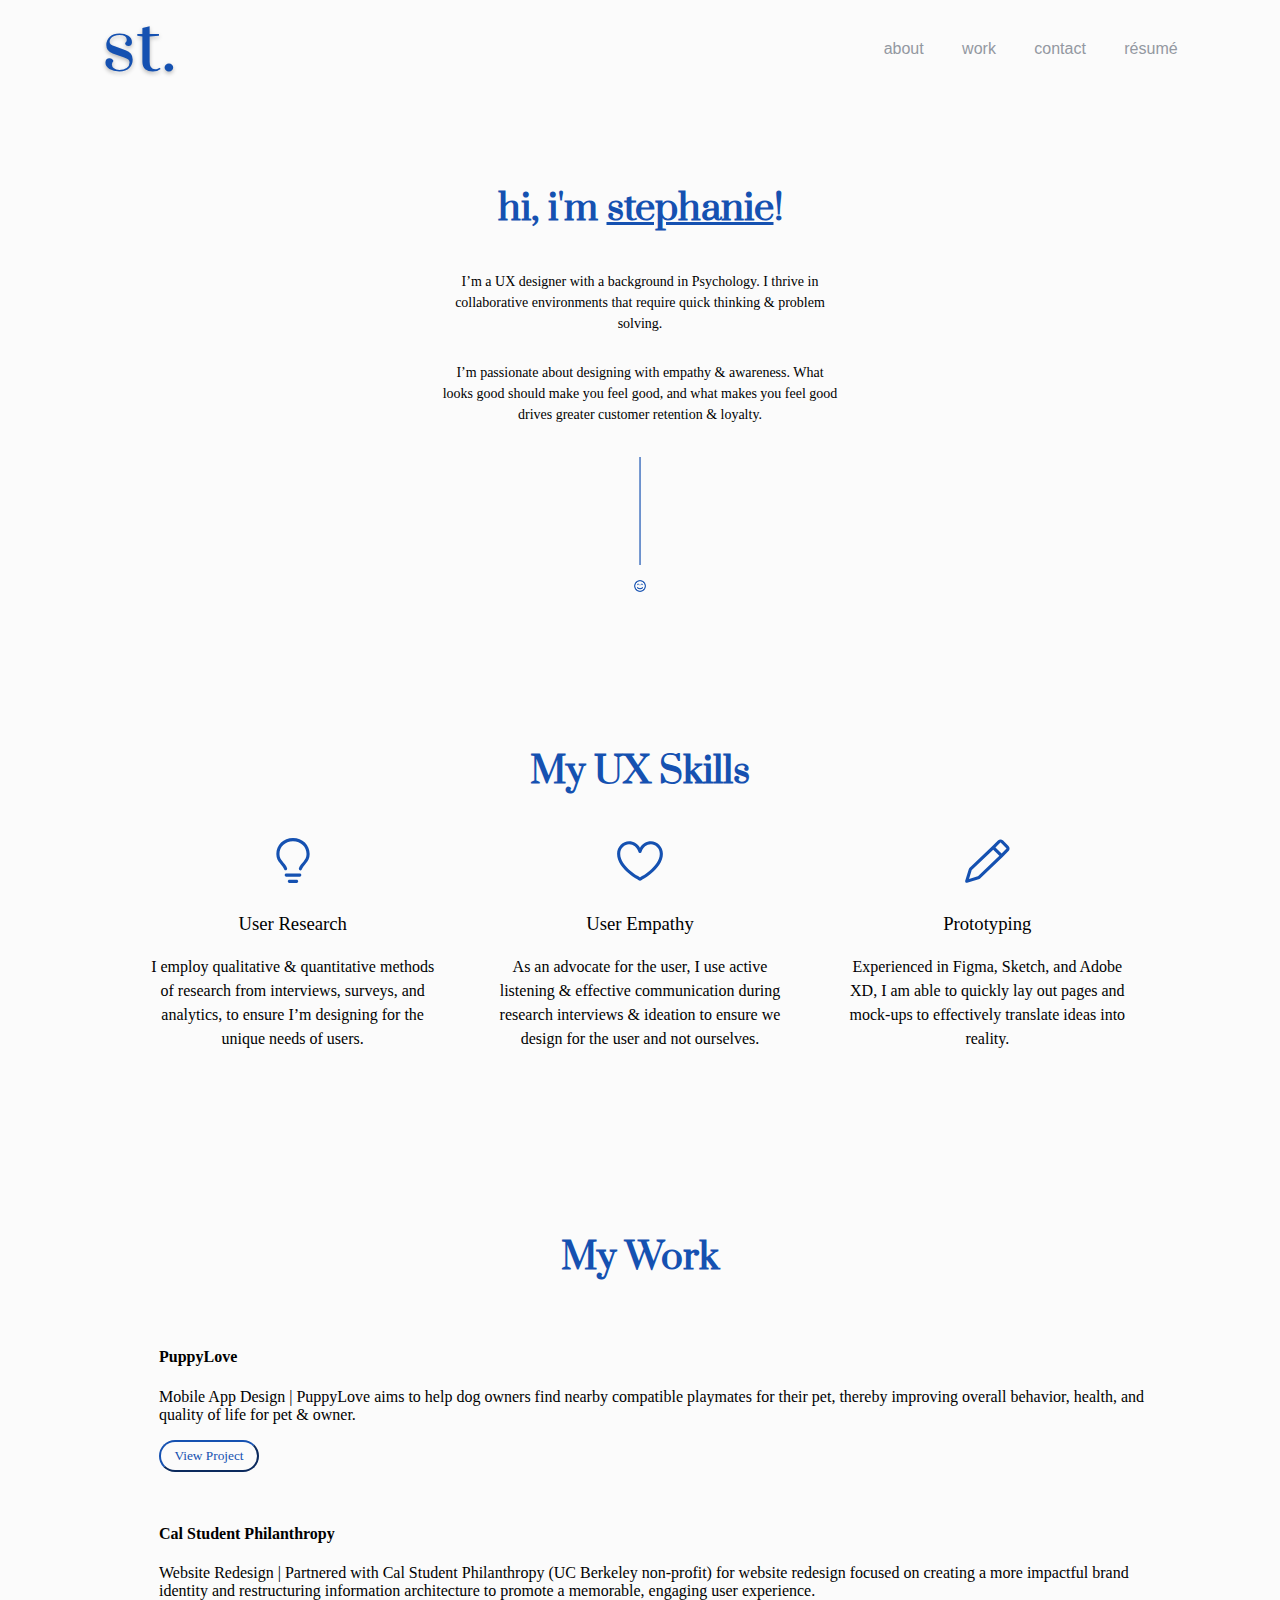
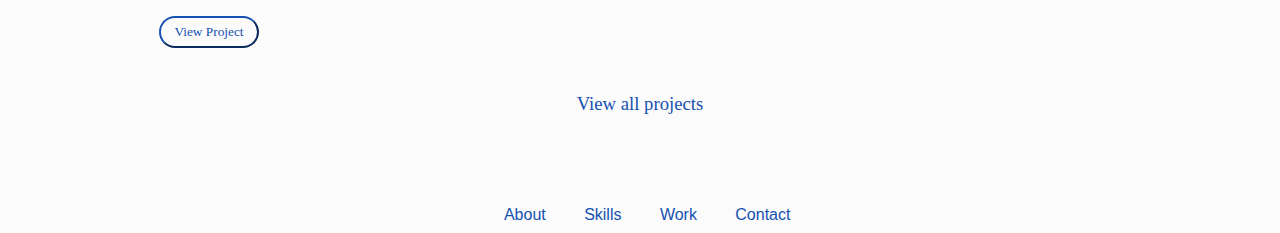
==== index.html @ 9e14994e "Modifying home page from homework 20" ====
<!DOCTYPE html>
<html lang="en">
<head>
    <meta charset="UTF-8">
    <meta http-equiv="X-UA-Compatible" content="IE=edge">
    <meta name="viewport" content="width=device-width, initial-scale=1.0">
    <link rel="stylesheet" href="./style/index.css">
    <link rel="preconnect" href="https://fonts.googleapis.com">
    <link rel="preconnect" href="https://fonts.gstatic.com" crossorigin>
    <link href="https://fonts.googleapis.com/css2?family=Prata&display=swap" rel="stylesheet">
    <script src="https://ajax.googleapis.com/ajax/libs/jquery/3.5.1/jquery.min.js"></script>
    <title>stephanie tsou</title>
    <link rel="shortcut icon" type="image/jpg" href="./images/logo.png"/> 
    <!-- adding favicon -->

    <!-- Hotjar Tracking Code for https://stephanietsou.github.io/UX_UI_HW_19/ -->
<script>
  (function(h,o,t,j,a,r){
      h.hj=h.hj||function(){(h.hj.q=h.hj.q||[]).push(arguments)};
      h._hjSettings={hjid:2641396,hjsv:6};
      a=o.getElementsByTagName('head')[0];
      r=o.createElement('script');r.async=1;
      r.src=t+h._hjSettings.hjid+j+h._hjSettings.hjsv;
      a.appendChild(r);
  })(window,document,'https://static.hotjar.com/c/hotjar-','.js?sv=');
</script>

</head>
<body>
  <header class="navigation">
    <div class="inline-block logo">
      <a href="./index.html">
      <!-- <img src="./images/logo.png" alt="logo"> -->
      <div class="logo-font">
        st.
      </div>
      </a>
    </div>
  
    <nav class="inline-block">
        <ul>
          <li><a href="#">about</a></li>
          <!-- <li><a href="#skills">skills</a></li> -->
          <li><a href="./work.html">work</a></li>
          <li><a href="#">contact</a></li>
          <li><a href="./images/StephanieTsouDesignResumeNov2021.pdf" target="_blank">résumé</a></li>
        </ul>
      </nav>
  </header>  

  <section class="heroImg">
    <div class="content">
      <!-- <img class="profile" src="./images/profilePicture.png" alt="profile picture"> -->
      <h1 class="intro">hi, i'm <a href="https://www.linkedin.com/in/stephanietsou/" target="_blank" >stephanie</a>!</h1>
      
      <p>I’m a UX designer with a background in Psychology. I thrive in collaborative environments that require quick thinking & problem solving.</p>
      <p>I’m passionate about designing with empathy & awareness. What looks good should make you feel good, and what makes you feel good drives greater customer retention & loyalty.</p>
      <br>

      <!-- <p>In a hurry? Download my resume below.</p>
      <a href="https://drive.google.com/file/d/1BN3FIq7srm7LAegyeVvGoAC5wEJkYVks/view" target="_blank"> <button>Resume</button></a> -->
      <a href="#skills">
        <img src="./images/smileyface.png" alt="" height="136px">
     </a>

    </div>
   
  </section>

  <section class="mySkills" id="skills">
    <h1>My UX Skills</h1>
    <div class="flexContainer">
        <div>
            <!-- <img src="https://source.unsplash.com/100x100/?puppies" alt=""> -->
            <img src="./images/lightbulb-24.svg" alt="lightbulb picture" height="50px">
            <h3>User Research</h3>
            <p>I employ qualitative & quantitative methods of research from interviews, surveys, and analytics, to ensure I’m designing for the unique needs of users.
            </p>
        </div>
        <div>
            <!-- <img src="https://source.unsplash.com/100x100/?kittens" alt=""> -->
            <img src="./images/heart-24.svg" alt="heart picture" height="50px">
            <h3>User Empathy</h3>
            <p>As an advocate for the user, I use active listening & effective communication during research interviews & ideation to ensure we design for the user and not ourselves.
            </p>
        </div>
        <div>
            <!-- <img src="https://source.unsplash.com/100x100/?bunnies" alt=""> -->
            <img src="./images/pencil-24.svg" alt="pencil picture" height="50px">
            <h3>Prototyping</h3>
            <p>Experienced in Figma, Sketch, and Adobe XD, I am able to quickly lay out pages and mock-ups to effectively translate ideas into reality.
            </p>
        </div>
    </div>
  </section>

  <!-- My Work Section Constructed using CSS Grid -->

  <section class="myWork">
    <h1>My Work</h1>
    <div class="workGrid">
        <div>
            <img src="https://source.unsplash.com/320x200/?puppies" alt="">
        </div>
        <div>
            <h4>PuppyLove</h4>
            <p>Mobile App Design |  PuppyLove aims to help dog owners find nearby compatible playmates for their pet, thereby improving overall behavior, health, and quality of life for pet & owner.
            </p>
            <button>View Project</button>
        </div>
        <div>
            <img src="https://source.unsplash.com/320x200/?kittens" alt="">
        </div>
        <div>
            <h4>Cal Student Philanthropy</h4>
            <p>Website Redesign | Partnered with Cal Student Philanthropy (UC Berkeley non-profit) for website redesign focused on creating a more impactful brand identity and restructuring information architecture to promote a memorable, engaging user experience.
            </p>
            <button>View Project</button>
        </div>
    </div>

    <h3> <a href="./work.html">View all projects</a></h3>

  </section>


  <footer>
    <ul>
      <li><a href="#">About</a></li>
      <li><a href="#">Skills</a></li>
      <li><a href="#">Work</a></li>
      <li><a href="#">Contact</a></li>
    </ul>
  </footer>
</body>

<script src="./js/script.js"></script>
</html>
---- style/index.css ----
* {
    box-sizing: border-box;
}

body {
    max-width: 100vw;
    margin: 0;
    padding: 0;
    box-sizing: border-box;
    background-color: #fbfbfb;
}

.navigation {
    width: 100vw;
    height: auto; 
    display: flex;
    justify-content: space-between;
    /* padding: 2vh 0; */
    /* border-bottom: 1px solid gray; */
}
.inline-block {
    display: inline-block;
    vertical-align: top;
}

.navigation nav {
    display: flex;
    align-items: center;
}

.navigation nav ul {
    display: flex;
    list-style: none;
    margin-left: auto;
    padding-right: 8vw;
    font-family: Graphik, sans-serif;
    
}

.navigation nav ul li {
    margin-left: 3vw;
    
}

.navigation nav ul li a {
    position: relative;
    text-decoration: none;
    color: #9398a1;
}
/* creating underline for nav items */

/* .navigation nav ul li a:hover {
    padding-bottom: 4px;
    border-bottom-style: solid;
    border-bottom-color: #EADBB4;
    transition: all 0.3s ease-in-out;
} */
.navigation nav ul li a:hover {
    color: #1551B1;
}

.navigation nav ul li a:before {
    content: "";
  position: absolute;
  width: 0;
  height: 3px;
  bottom: -5px;
  left: 0;
  background-color: #EADBB4;
  visibility: hidden;
  transition: all 0.3s ease-in-out;
}

.navigation nav ul li a:hover:before {
    visibility: visible;
    width: 100%;
  }


.logo a {
      text-decoration: none;
      padding: 0;
      margin: 0;
    
}

.logo-font {
    font-family: 'Prata', serif;
    color: #1551B1;
    font-size: 72px;
    padding:0;
    margin: 0;
    margin-left: 8vw;
    text-shadow: 0px 2px 4px rgba(0, 0, 0, 0.28);
    cursor: pointer;
}

.logo a .logo-font:hover {
    color: #82a4f2;
}


/* breadcrumb */
.breadcrumb {
    background-color: wheat;
}

.first {
    background-color: rgba(0, 0, 0, 0.5);
    background-image: url(../images/cspcover.png);
    background-size: cover;
    background-repeat: no-repeat;
    /* height: 500px;
    height: calc(100vh - 25px);
    display:flex;
    align-items: center;
    justify-content: center; */
    
  }

.profile  {
    max-width: 16vw;
    height: auto;
    border-radius: 15px;
}

section {
    width: 90vw;
    margin-left: 5vw;
    padding: 7vh;
    /* background-color: aqua; */
}

h1 {
    color: #1551B1;
    font-size: 36px;
    font-family: Prata, serif;
}

.intro a {
    color:#1551B1;
}

.green {
    color: green;
}

.content {
    display: flex;
    flex-direction: column;
    align-items: center;
    /* background-color: bisque; */
}

.content p {
    width:400px;
    font-family: Graphik;
    font-style: normal;
    font-weight: normal;
    font-size: 14px;
    line-height: 150%;
    text-align: center;
}

button {
    border-radius: 20px;
    background-color: transparent;
    border-color: #1551B1;
    font-family: Graphik;
    width: 100px;
    height: 32px;
    color: #1551B1;
    transition: 0.3s;
    cursor: pointer;
}

button:hover {
    background-color: #1551B1;
    color: white;
}

button:active {
    background-color: #1551B1;
    color: white;
}


/* button a {
    text-decoration: none;
} */

/* button a:link {
    text-decoration: none;
    color: #1551B1;
}

button a:visited {
    text-decoration: none;
    color:#1551B1;
}
button:visited:hover {
    color: white;
}

button a:active {
    text-decoration: none;
    background-color:#1551B1 ;
} */

.content button {
    margin-top: 2vh;
    margin-bottom: 4vh;
}

/* footer {
    display: flex;
    height: 75px;
    margin-top: calc(100vh-75px);
    width: 100vw;
    padding: 2vh 0;
    position: absolute;
    bottom: 0;
    
} */

.mySkills h1 {
    /* background-color: gray; */
    display: flex;
    flex-direction: column;
    align-items: center;
}

.flexContainer {
    /* background-color: honeydew; */
    display: flex;
    justify-content: center;
    
}

.flexContainer h3 {
    font-weight: 500;
}

.flexContainer div {
    font-family: Graphik;
    line-height: 150%;
}

.flexContainer > div {
    width: 33%;
    text-align: center;
    padding: 1em;
    /* background-color: cadetblue; */
}

.flexContainer div:nth-of-type(2) {
    margin: 0 1em;
}

/* .flexContainer img {
    border-radius: 50%;
} */


.myWork h1 {
    /* background-color: gray; */
    display: flex;
    flex-direction: column;
    align-items: center;
    margin-bottom: 5vh;
}

.workGrid {
    display: grid;
    grid-template-columns: repeat(2);
    grid-gap: 2em;
    /* border: 1px solid gray; */
}

.workGrid div:first-child {
    grid-column: 1/2;
    justify-self: center;
    align-self: center;
}

/* .workGrid div img {
    border-radius: 10px;
} */

.workGrid div:nth-of-type(2) {
    grid-column: 2/3;
}

.workGrid div:nth-of-type(3) {
    grid-column: 1/2;
    justify-self: center; /* horizontal */
    align-self: center; /* vertical */
}

.workGrid div:last-child {
    grid-column: 2/3;
}



.myWork h3 {
    font-family: Graphik;
    font-weight: normal;
    width: 100%;
    /* background-color: gray; */
    text-align: center;
    margin-top: 5vh;
}

.myWork h3 a{
    color: #1551B1;
    text-decoration: none;
    /* background-color: coral; */
}

.myWork h4 {
    font-family: Graphik;
    font-weight: 600;
}

.myWork p {
    font-family: Graphik;
}

.myWork a:hover {
    /* text-decoration: underline; */
    font-weight: bolder;
}

.green {
    color: green;
}
.rotate {
    transform: rotate(180deg);
    /* border: 1px solid blue; */
}

footer {
   display: flex;
   width: 100vw;
   padding: 1vh 0;
   /* position: absolute;
   bottom: 0; */
}

footer ul {
    display: flex;
    list-style: none;
    margin-left: auto;
    padding-right: 5vw;
    margin: 0 auto;
}

footer ul li {
    margin-left: 3vw;
}

footer ul li a {
    text-decoration: none;
    color: #1551B1;
    font-family: Graphik, sans-serif;
}

@media only screen and (max-width: 890px) {
    /* body {
        background-color: hotpink;
    } */

    .flexContainer {
        flex-direction: column;
    }

    .flexContainer div {
        width: 100%;
    }
}
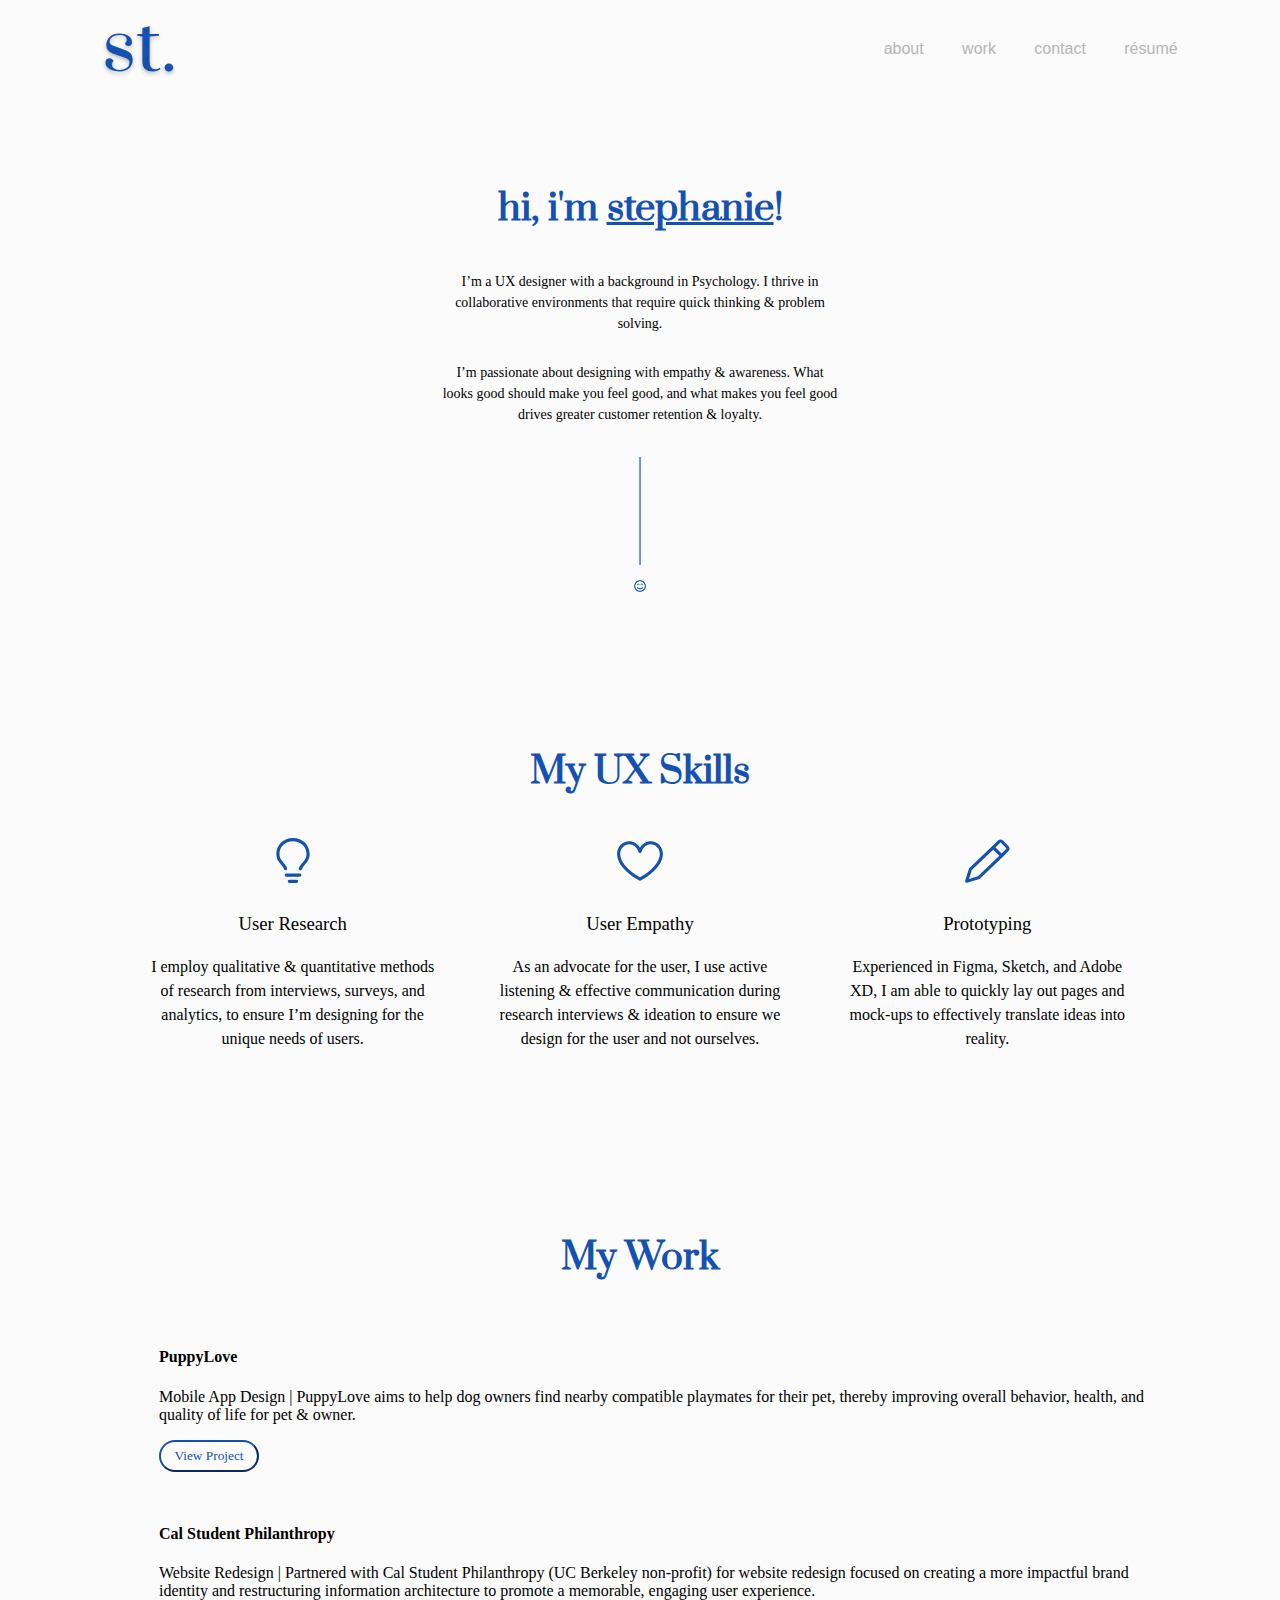
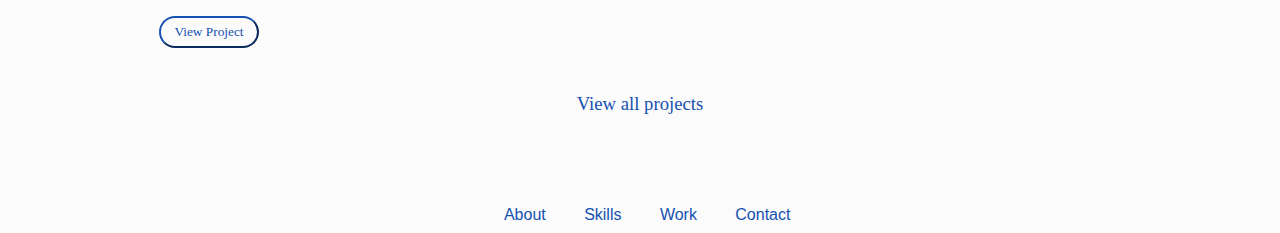
==== commit 128d85e0: "adding about page and smooth scrolling" ====
--- a/index.html
+++ b/index.html
@@ -9,7 +9,7 @@
     <link rel="preconnect" href="https://fonts.gstatic.com" crossorigin>
     <link href="https://fonts.googleapis.com/css2?family=Prata&display=swap" rel="stylesheet">
     <script src="https://ajax.googleapis.com/ajax/libs/jquery/3.5.1/jquery.min.js"></script>
-    <title>stephanie tsou</title>
+    <title>stephanie tsou – portfolio</title>
     <link rel="shortcut icon" type="image/jpg" href="./images/logo.png"/> 
     <!-- adding favicon -->
 
@@ -39,7 +39,7 @@
   
     <nav class="inline-block">
         <ul>
-          <li><a href="#">about</a></li>
+          <li><a href="./about.html">about</a></li>
           <!-- <li><a href="#skills">skills</a></li> -->
           <li><a href="./work.html">work</a></li>
           <li><a href="#">contact</a></li>
--- a/style/index.css
+++ b/style/index.css
@@ -45,16 +45,10 @@
 .navigation nav ul li a {
     position: relative;
     text-decoration: none;
-    color: #9398a1;
+    color: #b5b5b5;
 }
 /* creating underline for nav items */
 
-/* .navigation nav ul li a:hover {
-    padding-bottom: 4px;
-    border-bottom-style: solid;
-    border-bottom-color: #EADBB4;
-    transition: all 0.3s ease-in-out;
-} */
 .navigation nav ul li a:hover {
     color: #1551B1;
 }
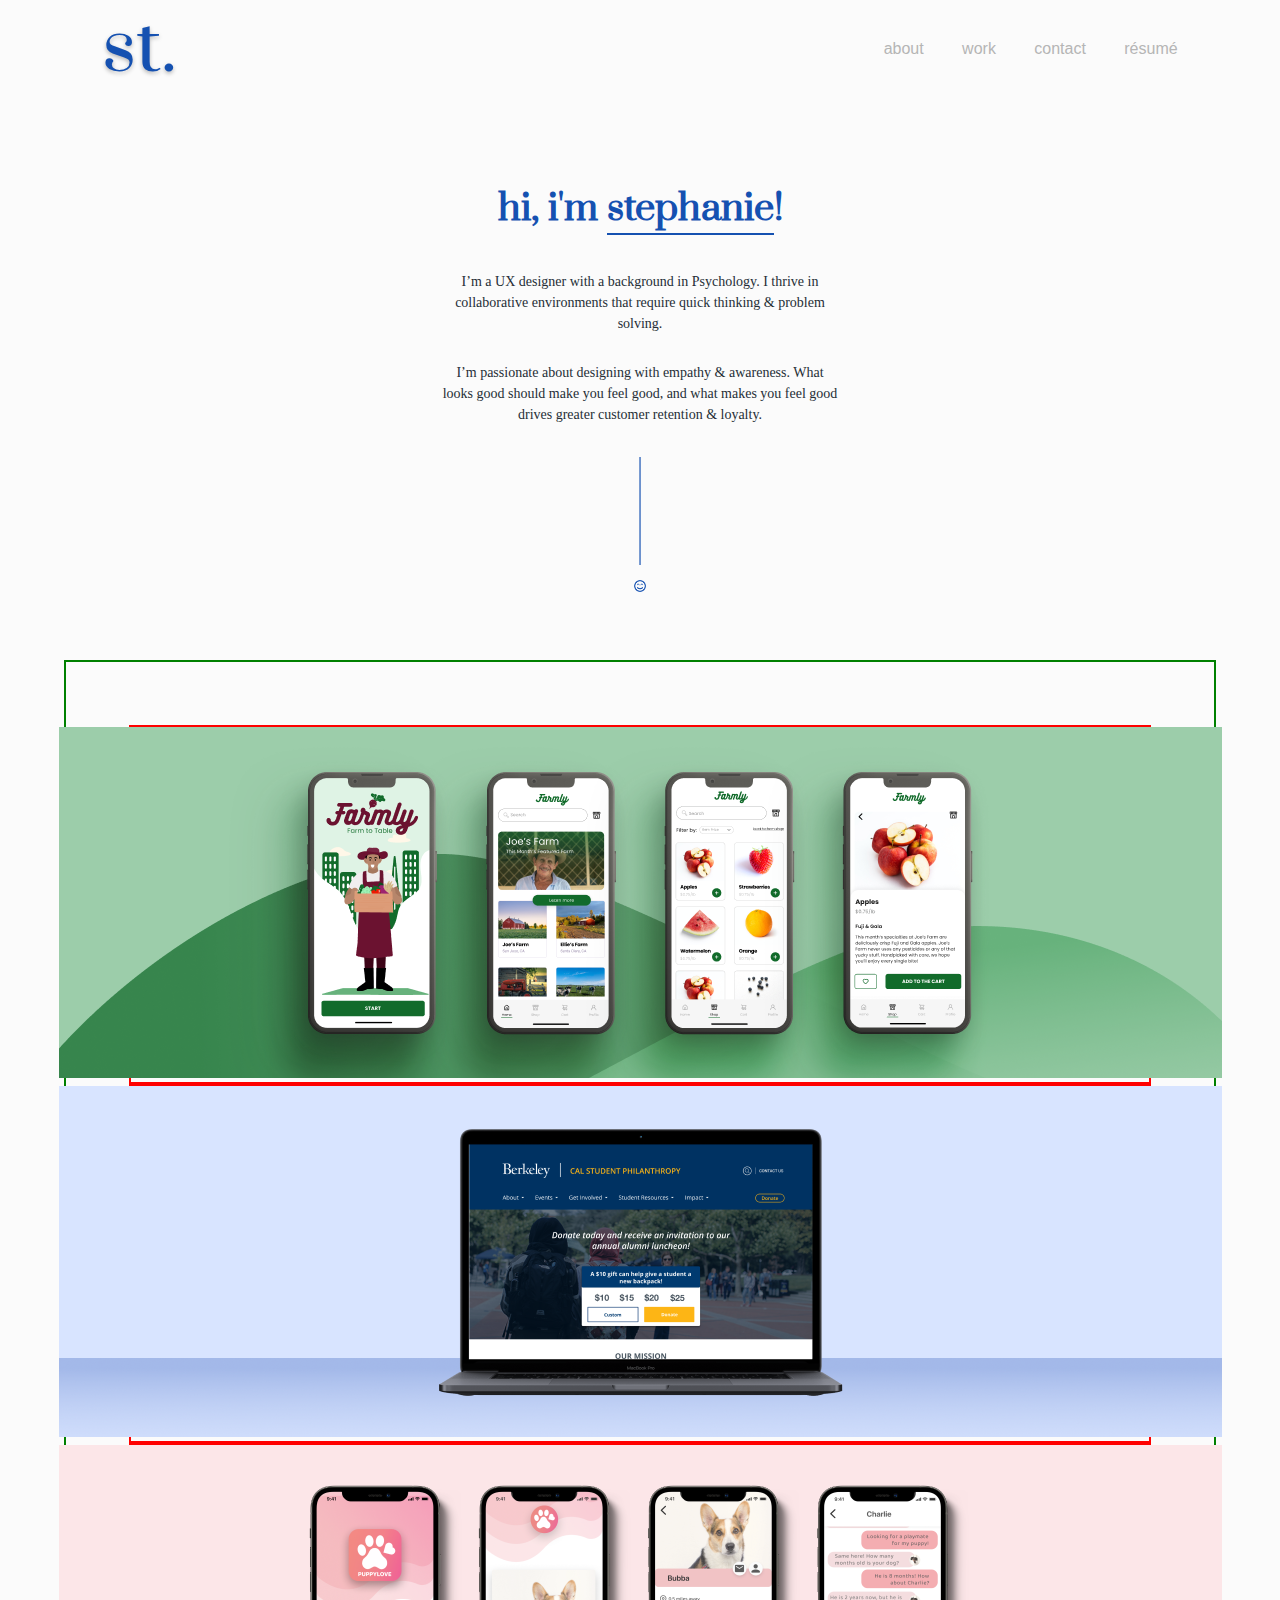
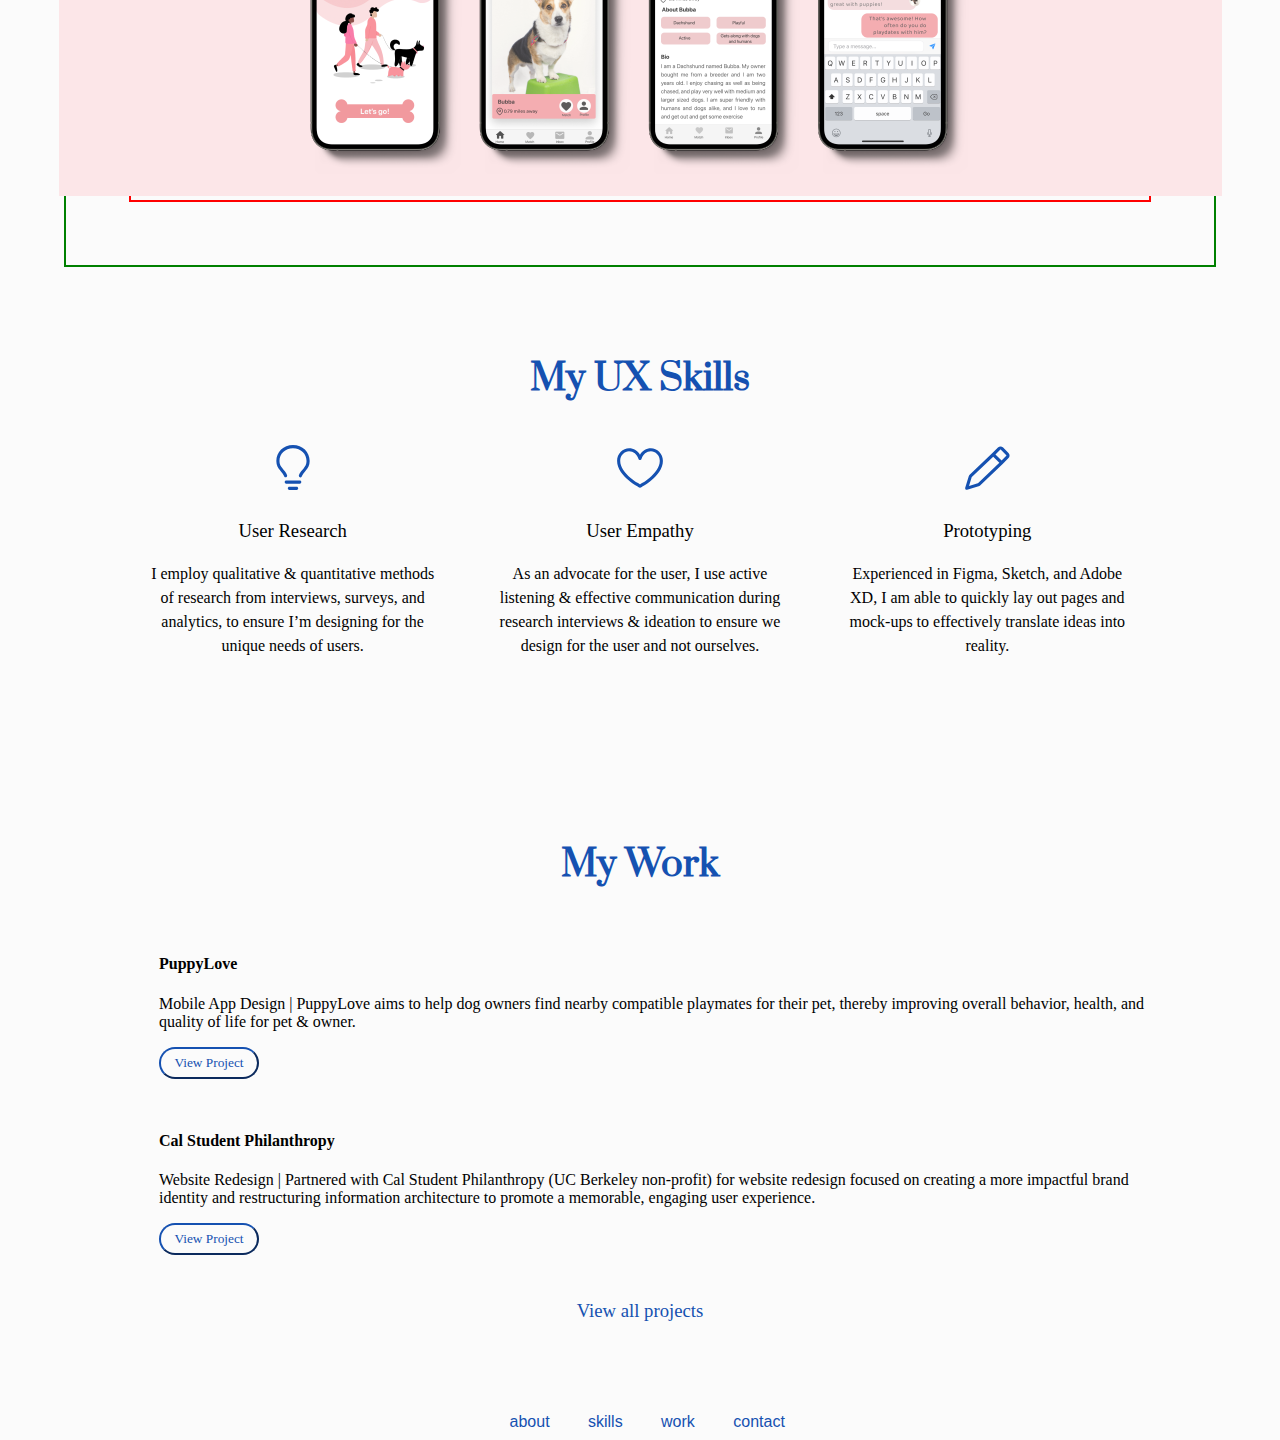
==== commit 7c06624f: "adding work hero images" ====
--- a/index.html
+++ b/index.html
@@ -67,6 +67,18 @@
    
   </section>
 
+  <section class="myWorkImages">
+    <div class="farmly">
+      <a href="https://docs.google.com/presentation/d/1kpp7pJ0bcs0MgzbgwJcVVtWWvEA4z7vZY4LERUtMDfE/present?slide=id.p" target="_blank"><img src="./images/farmly.png" alt="Farmly Project"></a>
+    </div>
+    <div class="csp">
+      <a href="https://www.behance.net/gallery/127525605/Cal-Student-Philanthropy" target="_blank"><img src="./images/cspcover.png" alt="Cal Student Philanthropy Project"></a>
+    </div>
+    <div>
+      <a href="https://www.behance.net/gallery/126426969/PuppyLove" target="_blank"><img src="./images/puppylovecover.png" alt="PuppyLove Project"></a>
+    </div>
+  </section>
+
   <section class="mySkills" id="skills">
     <h1>My UX Skills</h1>
     <div class="flexContainer">
@@ -126,10 +138,10 @@
 
   <footer>
     <ul>
-      <li><a href="#">About</a></li>
-      <li><a href="#">Skills</a></li>
-      <li><a href="#">Work</a></li>
-      <li><a href="#">Contact</a></li>
+      <li><a href="#">about</a></li>
+      <li><a href="#">skills</a></li>
+      <li><a href="#">work</a></li>
+      <li><a href="#">contact</a></li>
     </ul>
   </footer>
 </body>
--- a/style/index.css
+++ b/style/index.css
@@ -53,7 +53,7 @@
     color: #1551B1;
 }
 
-.navigation nav ul li a:before {
+.navigation nav ul li a::before {
     content: "";
   position: absolute;
   width: 0;
@@ -65,7 +65,7 @@
   transition: all 0.3s ease-in-out;
 }
 
-.navigation nav ul li a:hover:before {
+.navigation nav ul li a:hover::before {
     visibility: visible;
     width: 100%;
   }
@@ -94,24 +94,6 @@
 }
 
 
-/* breadcrumb */
-.breadcrumb {
-    background-color: wheat;
-}
-
-.first {
-    background-color: rgba(0, 0, 0, 0.5);
-    background-image: url(../images/cspcover.png);
-    background-size: cover;
-    background-repeat: no-repeat;
-    /* height: 500px;
-    height: calc(100vh - 25px);
-    display:flex;
-    align-items: center;
-    justify-content: center; */
-    
-  }
-
 .profile  {
     max-width: 16vw;
     height: auto;
@@ -131,9 +113,47 @@
     font-family: Prata, serif;
 }
 
-.intro a {
+.heroImg div h1 a {
+    color: #1551B1;
+    text-decoration: none;
+    border-bottom: 2px solid #1551B1;
+}
+
+.heroImg div h1 a:hover {
+    border-bottom: 8px solid #1551B1 ; 
+    transition: border-bottom 200ms;
+}
+
+
+/* .heroImg div h1 a {
     color:#1551B1;
-}
+    text-decoration: none;
+    text-decoration: underline;
+    transition: text-decoration 2s ease;
+}
+
+.heroImg div h1 a:hover {
+    color: #1551B1;
+    text-decoration-thickness: 10px;
+    transition: text-decoration 2s ease;
+}
+
+h1.intro a::before {
+    content: "";
+  position: absolute;
+  width: 0;
+  height: 3px;
+  bottom: -5px;
+  left: 0;
+  background-color:black;
+  visibility: hidden;
+  transition: all 0.3s ease-in-out;
+}
+
+h1.intro a:hover::before {
+    visibility: visible;
+    width: 100%;
+  } */
 
 .green {
     color: green;
@@ -154,6 +174,7 @@
     font-size: 14px;
     line-height: 150%;
     text-align: center;
+    color: #252E36;
 }
 
 button {
@@ -217,6 +238,16 @@
     
 } */
 
+.myWorkImages {
+    border: 2px solid green;
+}
+.myWorkImages div {
+    display: flex;
+    flex-direction: column;
+    align-items: center;
+    border: 2px solid red;
+}
+
 .mySkills h1 {
     /* background-color: gray; */
     display: flex;
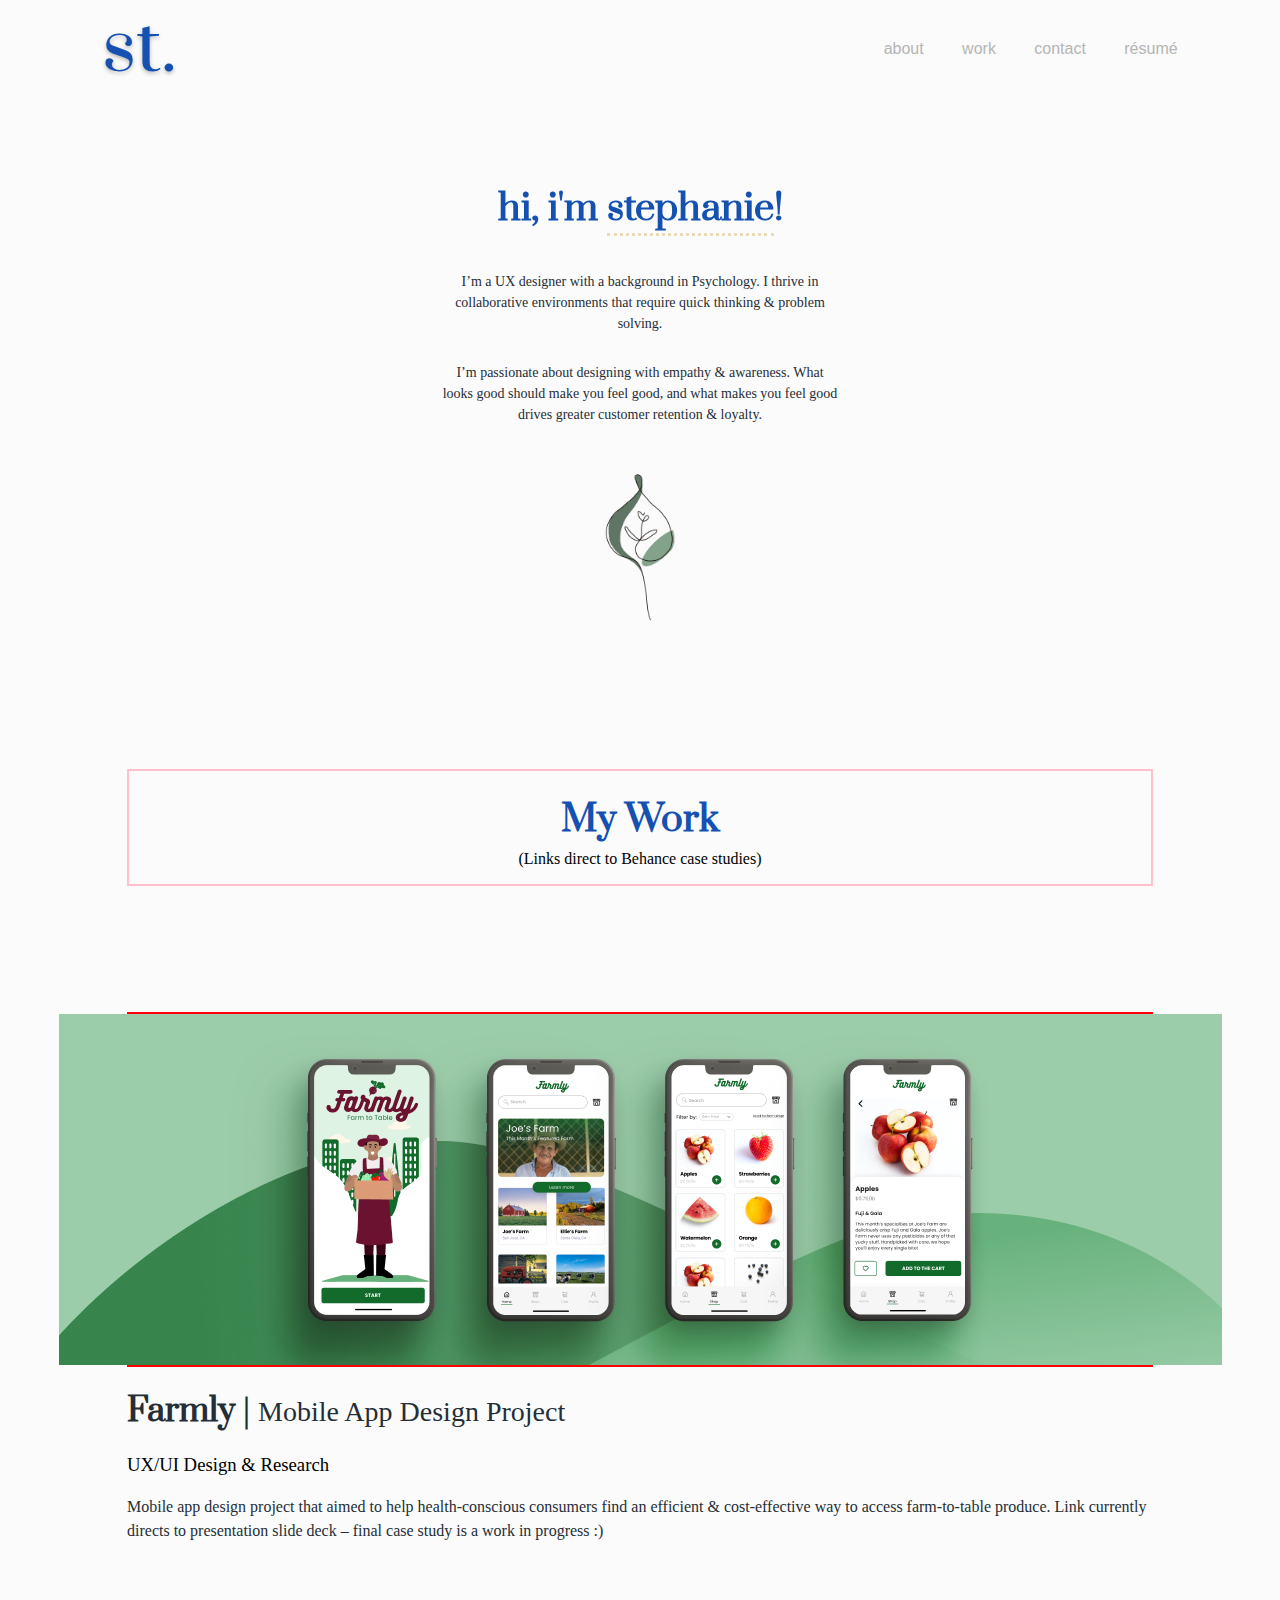
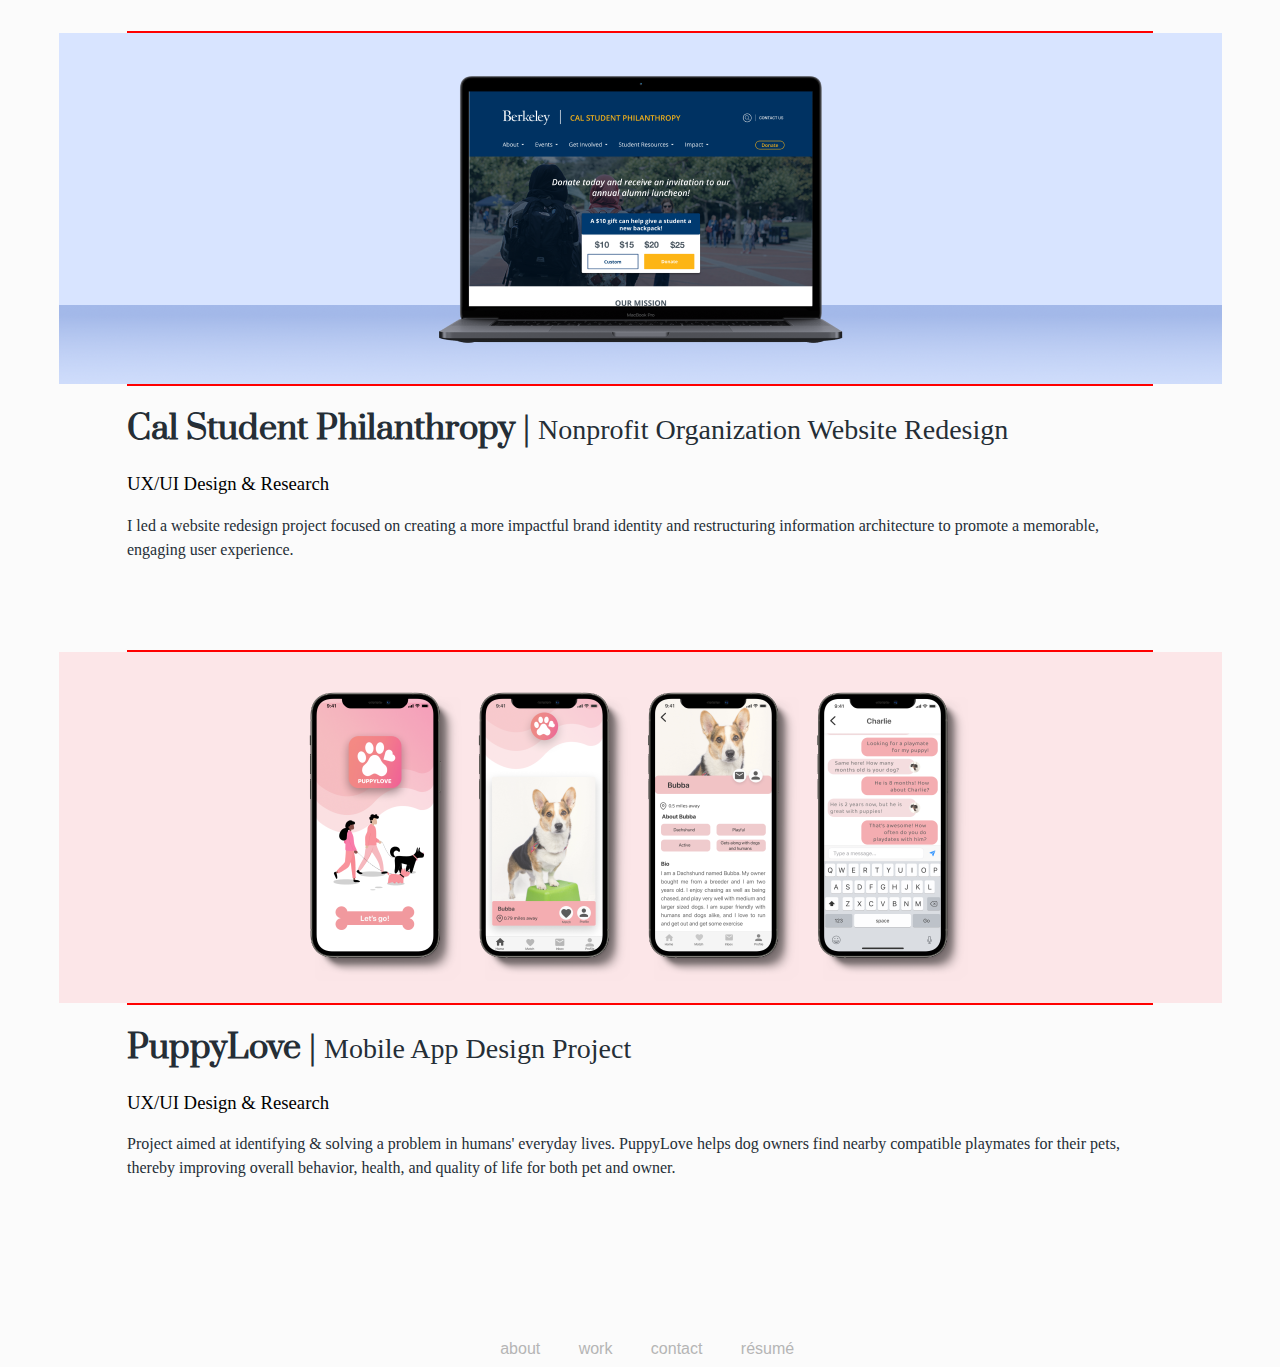
==== commit 6564b208: "adding leaf gif, updating skills" ====
--- a/index.html
+++ b/index.html
@@ -31,7 +31,7 @@
     <div class="inline-block logo">
       <a href="./index.html">
       <!-- <img src="./images/logo.png" alt="logo"> -->
-      <div class="logo-font">
+      <div class="logo-font hvr-grow">
         st.
       </div>
       </a>
@@ -41,7 +41,7 @@
         <ul>
           <li><a href="./about.html">about</a></li>
           <!-- <li><a href="#skills">skills</a></li> -->
-          <li><a href="./work.html">work</a></li>
+          <li><a href="#work">work</a></li>
           <li><a href="#">contact</a></li>
           <li><a href="./images/StephanieTsouDesignResumeNov2021.pdf" target="_blank">résumé</a></li>
         </ul>
@@ -51,64 +51,94 @@
   <section class="heroImg">
     <div class="content">
       <!-- <img class="profile" src="./images/profilePicture.png" alt="profile picture"> -->
-      <h1 class="intro">hi, i'm <a href="https://www.linkedin.com/in/stephanietsou/" target="_blank" >stephanie</a>!</h1>
+      <h1 class="intro hvr-grow">hi, i'm <a href="https://www.linkedin.com/in/stephanietsou/" target="_blank">stephanie</a>!</h1>
       
       <p>I’m a UX designer with a background in Psychology. I thrive in collaborative environments that require quick thinking & problem solving.</p>
       <p>I’m passionate about designing with empathy & awareness. What looks good should make you feel good, and what makes you feel good drives greater customer retention & loyalty.</p>
-      <br>
+     
 
       <!-- <p>In a hurry? Download my resume below.</p>
       <a href="https://drive.google.com/file/d/1BN3FIq7srm7LAegyeVvGoAC5wEJkYVks/view" target="_blank"> <button>Resume</button></a> -->
-      <a href="#skills">
-        <img src="./images/smileyface.png" alt="" height="136px">
+      <a href="#work">
+        <img src="./images/digitalleaf.gif" alt="" height="200px">
      </a>
 
     </div>
    
   </section>
 
-  <section class="myWorkImages">
-    <div class="farmly">
-      <a href="https://docs.google.com/presentation/d/1kpp7pJ0bcs0MgzbgwJcVVtWWvEA4z7vZY4LERUtMDfE/present?slide=id.p" target="_blank"><img src="./images/farmly.png" alt="Farmly Project"></a>
-    </div>
-    <div class="csp">
-      <a href="https://www.behance.net/gallery/127525605/Cal-Student-Philanthropy" target="_blank"><img src="./images/cspcover.png" alt="Cal Student Philanthropy Project"></a>
-    </div>
+  <section class="myWorkHeading">
     <div>
-      <a href="https://www.behance.net/gallery/126426969/PuppyLove" target="_blank"><img src="./images/puppylovecover.png" alt="PuppyLove Project"></a>
+      <h1>My Work</h1>
+      <p>(Links direct to Behance case studies)</p>
     </div>
   </section>
 
-  <section class="mySkills" id="skills">
+  <section class="myWorkImages" id="work">
+    <div class="farmly">
+      <a href="https://docs.google.com/presentation/d/1kpp7pJ0bcs0MgzbgwJcVVtWWvEA4z7vZY4LERUtMDfE/present?slide=id.p" target="_blank" class="hvr-grow"><img src="./images/farmly.png" alt="Farmly Project"></a> 
+      <h1 style="font-size: 32px;">Farmly | <span style="font-family: Graphik; font-size: 28px; font-weight: 300;">Mobile App Design Project</span> </h1>
+      <h3 style="font-family: Graphik; font-weight: 300;">UX/UI Design & Research</h3>
+      <p>Mobile app design project that aimed to help health-conscious consumers find an efficient & cost-effective way to access farm-to-table produce. Link currently directs to presentation slide deck – final case study is a work in progress :)</p>
+      <br>
+      <br>
+      <br>
+      <br>
+    </div>
+    <div class="csp">
+      
+      <a href="https://www.behance.net/gallery/127525605/Cal-Student-Philanthropy" target="_blank" class="hvr-grow"><img src="./images/cspcover.png" alt="Cal Student Philanthropy Project"></a>
+      <h1 style="font-size: 32px;">Cal Student Philanthropy | <span style="font-family: Graphik; font-size: 28px; font-weight: 300;">Nonprofit Organization Website Redesign</span></h1>
+      <h3 style="font-family: Graphik; font-weight: 300;">UX/UI Design & Research</h3>
+      <p>I led a website redesign project focused on creating a more impactful brand identity and restructuring information architecture to promote a memorable, engaging user experience.</p>
+      <br>
+      <br>
+      <br>
+      <br>
+    </div>
+    <div>
+      <a href="https://www.behance.net/gallery/126426969/PuppyLove" target="_blank" class="hvr-grow"><img src="./images/puppylovecover.png" alt="PuppyLove Project"></a>
+      <h1 style="font-size: 32px;">PuppyLove | <span style="font-family: Graphik; font-size: 28px; font-weight: 300;">Mobile App Design Project</span></h1>
+      <h3 style="font-family: Graphik; font-weight: 300;">UX/UI Design & Research</h3>
+      <p>Project aimed at identifying & solving a problem in humans' everyday lives. PuppyLove helps dog owners find nearby compatible playmates for their pets, thereby improving overall behavior, health, and quality of life for both pet and owner.</p>
+
+    </div>
+    <br>
+    <br>
+    <br>
+    <br>
+  </section>
+
+  <!-- <section class="mySkills" id="skills">
     <h1>My UX Skills</h1>
     <div class="flexContainer">
-        <div>
+        <div> -->
             <!-- <img src="https://source.unsplash.com/100x100/?puppies" alt=""> -->
-            <img src="./images/lightbulb-24.svg" alt="lightbulb picture" height="50px">
+            <!-- <img src="./images/lightbulb-24.svg" alt="lightbulb picture" height="50px">
             <h3>User Research</h3>
             <p>I employ qualitative & quantitative methods of research from interviews, surveys, and analytics, to ensure I’m designing for the unique needs of users.
             </p>
         </div>
-        <div>
+        <div> -->
             <!-- <img src="https://source.unsplash.com/100x100/?kittens" alt=""> -->
-            <img src="./images/heart-24.svg" alt="heart picture" height="50px">
+            <!-- <img src="./images/heart-24.svg" alt="heart picture" height="50px">
             <h3>User Empathy</h3>
             <p>As an advocate for the user, I use active listening & effective communication during research interviews & ideation to ensure we design for the user and not ourselves.
             </p>
         </div>
-        <div>
+        <div> -->
             <!-- <img src="https://source.unsplash.com/100x100/?bunnies" alt=""> -->
-            <img src="./images/pencil-24.svg" alt="pencil picture" height="50px">
+            <!-- <img src="./images/pencil-24.svg" alt="pencil picture" height="50px">
             <h3>Prototyping</h3>
             <p>Experienced in Figma, Sketch, and Adobe XD, I am able to quickly lay out pages and mock-ups to effectively translate ideas into reality.
             </p>
         </div>
     </div>
-  </section>
+  </section> -->
 
   <!-- My Work Section Constructed using CSS Grid -->
 
-  <section class="myWork">
+  <!-- <section class="myWork">
     <h1>My Work</h1>
     <div class="workGrid">
         <div>
@@ -133,15 +163,15 @@
 
     <h3> <a href="./work.html">View all projects</a></h3>
 
-  </section>
+  </section> -->
 
 
   <footer>
     <ul>
-      <li><a href="#">about</a></li>
-      <li><a href="#">skills</a></li>
-      <li><a href="#">work</a></li>
+      <li><a href="./about.html">about</a></li>
+      <li><a href="#work">work</a></li>
       <li><a href="#">contact</a></li>
+      <li><a href="/images/StephanieTsouDesignResumeNov2021.pdf" target="_blank">résumé</a></li>
     </ul>
   </footer>
 </body>
--- a/style/index.css
+++ b/style/index.css
@@ -1,5 +1,9 @@
 * {
     box-sizing: border-box;
+}
+
+p {
+    font-family: Graphik;
 }
 
 body {
@@ -89,9 +93,9 @@
     cursor: pointer;
 }
 
-.logo a .logo-font:hover {
+/* .logo a .logo-font:hover {
     color: #82a4f2;
-}
+} */
 
 
 .profile  {
@@ -116,44 +120,14 @@
 .heroImg div h1 a {
     color: #1551B1;
     text-decoration: none;
-    border-bottom: 2px solid #1551B1;
+    border-bottom: 3px dotted #EADBB4;
 }
 
 .heroImg div h1 a:hover {
-    border-bottom: 8px solid #1551B1 ; 
-    transition: border-bottom 200ms;
-}
-
-
-/* .heroImg div h1 a {
-    color:#1551B1;
-    text-decoration: none;
-    text-decoration: underline;
-    transition: text-decoration 2s ease;
-}
-
-.heroImg div h1 a:hover {
-    color: #1551B1;
-    text-decoration-thickness: 10px;
-    transition: text-decoration 2s ease;
-}
-
-h1.intro a::before {
-    content: "";
-  position: absolute;
-  width: 0;
-  height: 3px;
-  bottom: -5px;
-  left: 0;
-  background-color:black;
-  visibility: hidden;
-  transition: all 0.3s ease-in-out;
-}
-
-h1.intro a:hover::before {
-    visibility: visible;
-    width: 100%;
-  } */
+    border-bottom: 8px dotted #EADBB4 ; 
+    transition: border-bottom 100ms;
+}
+
 
 .green {
     color: green;
@@ -238,14 +212,58 @@
     
 } */
 
-.myWorkImages {
+
+/* .myWorkImages {
     border: 2px solid green;
-}
-.myWorkImages div {
+} */
+
+.myWorkHeading div {
+    display: flex;
+    flex-direction: column;
+    align-items: center;
+    border: 2px solid pink;
+}
+
+.myWorkHeading p {
+    display: flex;
+    flex-direction: column;
+    align-items: center;
+    margin-top: -2vh;
+}
+
+.myWorkImages div a {
     display: flex;
     flex-direction: column;
     align-items: center;
     border: 2px solid red;
+}
+
+.myWorkImages div h1 {
+    color: #252E36;
+    /* border: 2px solid purple; */
+}
+
+.myWorkImages div p {
+    color: #252E36;
+    line-height: 150%;
+}
+
+/* Grow */
+.hvr-grow {
+    display: inline-block;
+    vertical-align: middle;
+    transform: translateZ(0);
+    box-shadow: 0 0 1px rgba(0, 0, 0, 0);
+    backface-visibility: hidden;
+    -moz-osx-font-smoothing: grayscale;
+    transition-duration: 0.3s;
+    transition-property: transform;
+}
+
+.hvr-grow:hover,
+.hvr-grow:focus,
+.hvr-grow:active {
+    transform: scale(1.02);
 }
 
 .mySkills h1 {
@@ -387,9 +405,16 @@
 
 footer ul li a {
     text-decoration: none;
-    color: #1551B1;
+    color: #b5b5b5;
     font-family: Graphik, sans-serif;
 }
+
+footer ul li a:hover {
+    color: #1551B1;
+    border-bottom: 3px solid #EADBB4;
+    transition: 100ms;
+}
+
 
 @media only screen and (max-width: 890px) {
     /* body {
